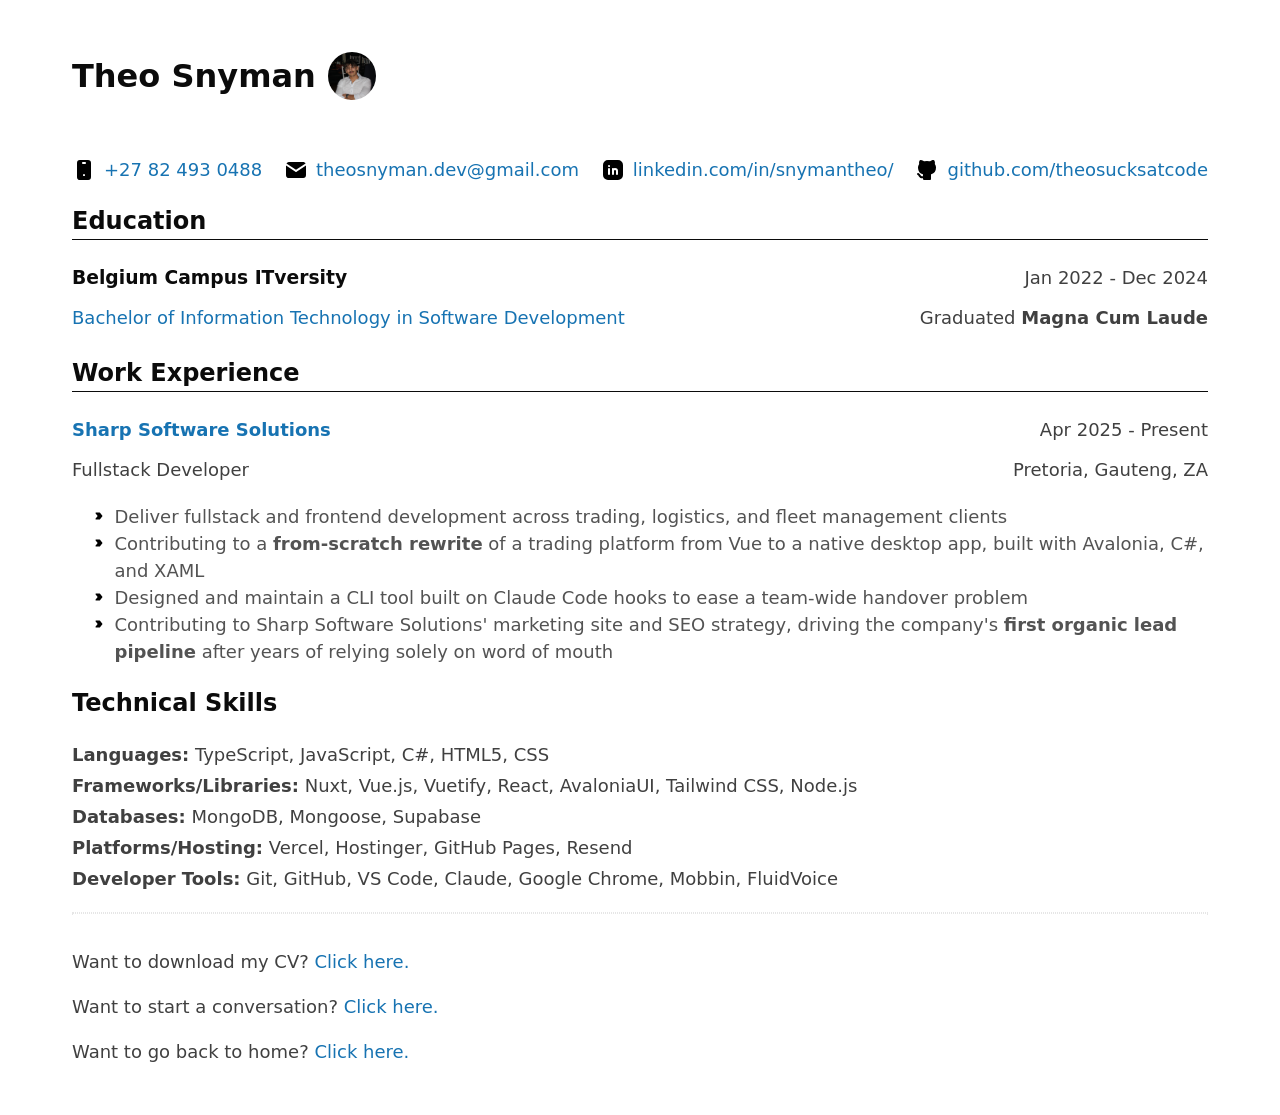
==== pages/cv.html @ 92e7cb6c "remove + update stale comments" ====
<!doctype html>
<html lang="en">
  <head>
    <meta charset="UTF-8" />
    <meta name="viewport" content="width=device-width, initial-scale=1.0" />
    <link rel="stylesheet" href="../assets/css/styles.css" />
    <link rel="icon" href="../assets/images/favicons/favicon.ico" sizes="any" />
    <link
      rel="apple-touch-icon"
      href="../assets/images/favicons/apple-touch-icon.png"
    />
    <!-- primary meta tags -->
    <title>Theo Snyman's CV</title>
    <meta name="title" content="Theo Snyman's CV" />
    <meta
      name="description"
      content="Theo Snyman is a fullstack developer based in Pretoria, South Africa. View his full CV, work experience, and technical skills."
    />
    <!-- og / facebook -->
    <meta property="og:type" content="website" />
    <meta
      property="og:url"
      content="https://theosucksatcode.co.za/pages/cv.html"
    />
    <meta property="og:title" content="Theo Snyman's CV" />
    <meta
      property="og:description"
      content="Theo Snyman is a fullstack developer based in Pretoria, South Africa. View his full CV, work experience, and technical skills."
    />
    <meta property="og:image" content="../assets/images/og/og-cv.png" />
    <!-- x (twitter) -->
    <meta property="twitter:card" content="summary_large_image" />
    <meta
      property="twitter:url"
      content="https://theosucksatcode.co.za/pages/cv.html"
    />
    <meta property="twitter:title" content="Theo Snyman's CV" />
    <meta
      property="twitter:description"
      content="Theo Snyman is a fullstack developer based in Pretoria, South Africa. View his full CV, work experience, and technical skills."
    />
    <meta property="twitter:image" content="../assets/images/og/og-cv.png" />
  </head>
  <body>
    <div class="page page-xw">
      <header>
        <h1 class="title">Theo Snyman</h1>
        <img
          src="../assets/images/theo-snyman.jpeg"
          alt="Theo Snyman's profile picture"
          class="portrait"
        />
      </header>

      <main>
        <div class="links-container">
          <div class="cv-link">
            <img src="../assets/images/icons/device-mobile.svg" alt="" />
            <a href="tel:+27824930488">+27 82 493 0488</a>
          </div>
          <div class="cv-link">
            <img src="../assets/images/icons/mail.svg" alt="" />
            <a href="mailto:theosnyman.dev@gmail.com"
              >theosnyman.dev@gmail.com</a
            >
          </div>
          <div class="cv-link">
            <img src="../assets/images/icons/brand-linkedin.svg" alt="" />
            <a href="https://www.linkedin.com/in/snymantheo/" target="_blank"
              >linkedin.com/in/snymantheo/</a
            >
          </div>
          <div class="cv-link">
            <img src="../assets/images/icons/brand-github.svg" alt="" />
            <a href="https://github.com/theosucksatcode" target="_blank"
              >github.com/theosucksatcode</a
            >
          </div>
        </div>

        <section>
          <h2 class="cv-section-title">Education</h2>
          <div>
            <div class="cv-entry-header-top">
              <h3 class="cv-entry-value">Belgium Campus ITversity</h3>
              <p class="cv-entry-value">Jan 2022 - Dec 2024</p>
            </div>
            <div class="cv-entry-header-bot">
              <a
                href="https://www.belgiumcampus.ac.za/bachelor-of-information-technology/"
                target="_blank"
                class="cv-entry-value"
              >
                Bachelor of Information Technology in Software Development
              </a>
              <p class="cv-entry-value">
                Graduated <strong>Magna Cum Laude</strong>
              </p>
            </div>
          </div>
        </section>

        <section>
          <h2 class="cv-section-title">Work Experience</h2>
          <div>
            <div class="cv-entry-header-top">
              <h3 class="cv-entry-value">
                <a href="https://sharpsoftwaresolutions.net/" target="_blank"
                  >Sharp Software Solutions</a
                >
              </h3>
              <p class="cv-entry-value">Apr 2025 - Present</p>
            </div>
            <div class="cv-entry-header-bot">
              <p class="cv-entry-value">Fullstack Developer</p>
              <p class="cv-entry-value">Pretoria, Gauteng, ZA</p>
            </div>

            <ul>
              <li>
                Deliver fullstack and frontend development across trading,
                logistics, and fleet management clients
              </li>
              <li>
                Contributing to a <strong>from-scratch rewrite</strong> of a
                trading platform from Vue to a native desktop app, built with
                Avalonia, C#, and XAML
              </li>
              <li>
                Designed and maintain a CLI tool built on Claude Code hooks to
                ease a team-wide handover problem
              </li>
              <li>
                Contributing to Sharp Software Solutions' marketing site and SEO
                strategy, driving the company's
                <strong>first organic lead pipeline</strong>
                after years of relying solely on word of mouth
              </li>
            </ul>
          </div>
        </section>

        <section>
          <h2>Technical Skills</h2>
          <p class="cv-entry-value">
            <b>Languages:</b> TypeScript, JavaScript, C#, HTML5, CSS
          </p>
          <p class="cv-entry-value">
            <b>Frameworks/Libraries:</b> Nuxt, Vue.js, Vuetify, React,
            AvaloniaUI, Tailwind CSS, Node.js
          </p>
          <p class="cv-entry-value">
            <b>Databases:</b> MongoDB, Mongoose, Supabase
          </p>
          <p class="cv-entry-value">
            <b>Platforms/Hosting:</b> Vercel, Hostinger, GitHub Pages, Resend
          </p>
          <p class="cv-entry-value">
            <b>Developer Tools:</b> Git, GitHub, VS Code, Claude, Google Chrome,
            Mobbin, FluidVoice
          </p>
        </section>
      </main>

      <div class="hr"></div>

      <footer>
        <p>
          Want to download my CV?
          <a
            href="../assets/documents/theo-snyman-fullstack-developer-cv.pdf"
            download="theo-snyman-fullstack-developer-cv"
            >Click here.</a
          >
        </p>
        <p>
          Want to start a conversation?
          <a href="mailto:theosnyman.dev@gmail.com">Click here.</a>
        </p>
        <p>
          Want to go back to home?
          <a href="../index.html">Click here.</a>
        </p>
      </footer>
    </div>
  </body>
</html>
---- assets/css/styles.css ----
/*
  Josh's Custom CSS Reset
  https://www.joshwcomeau.com/css/custom-css-reset/
*/

*,
*::before,
*::after {
  box-sizing: border-box;
}

/* not needed 

*:not(dialog) {
  margin: 0;
} */

@media (prefers-reduced-motion: no-preference) {
  html {
    interpolate-size: allow-keywords;
  }
}

body {
  line-height: 1.5;
  -webkit-font-smoothing: antialiased;
}

img,
picture,
video,
canvas,
svg {
  display: block;
  max-width: 100%;
}

input,
button,
textarea,
select {
  font: inherit;
}

p,
h1,
h2,
h3,
h4,
h5,
h6 {
  overflow-wrap: break-word;
}

p {
  text-wrap: pretty;
}
h1,
h2,
h3,
h4,
h5,
h6 {
  text-wrap: balance;
}

/* 
  Custom
*/

:root {
  --text-heading: #0b0b0b;
  --text-body: #404040;
  --text-bullet: #535353;
  --divider: #e6e6e6;
  --link: #1773b2;
  --link-visited: #145c90;
  --link-hover: #2591d2;
  --link-active: #0f2a42;
  --accent: #2591d2;
}

body {
  font-family:
    system-ui,
    -apple-system,
    BlinkMacSystemFont,
    "Segoe UI",
    Roboto,
    Oxygen,
    Ubuntu,
    Cantarell,
    "Open Sans",
    "Helvetica Neue",
    sans-serif;
  color: var(--text-body);
  margin: 0;
}

h1,
h2,
h3,
h4,
h5,
h6 {
  color: var(--text-heading);
}

li,
p,
a {
  font-size: 1.125rem;
}

a {
  text-decoration: none;
  color: var(--link);
}
a:visited {
  color: var(--link-visited);
}
a:hover {
  color: var(--link-hover);
}
a:active {
  color: var(--link-active);
}
a:focus-visible {
  outline-color: var(--link);
}

.page {
  max-width: 37.5rem;
  display: flex;
  flex-direction: column;
  margin: 0 auto;
  gap: 1rem;
  padding: 2rem;
}
.page.page-xw {
  max-width: 75rem;
  margin: 0 auto;
}

header {
  display: flex;
  flex-direction: column;
  gap: 0.75rem;
}
header.no-flex {
  display: unset;
}

.title {
  margin: 0;
}

.portrait {
  max-width: 3rem;
  border-radius: 100%;
}

@media (min-width: 547px) {
  header {
    flex-direction: row;
    align-items: center;
  }

  .title {
    margin: 1.25rem 0 1.25rem;
  }
}

.hr {
  border: 1px dotted var(--divider);
}

.links-container {
  display: flex;
  align-items: center;
  justify-content: space-between;
  flex-wrap: wrap;
  gap: 1rem;
  margin-top: 1.25rem;
}

.cv-link {
  display: flex;
  gap: 0.5rem;
  align-items: center;
}

.cv-section-title {
  border-bottom: 1px solid var(--text-heading);
}

.cv-entry-header-top,
.cv-entry-header-bot {
  display: flex;
  align-items: center;
  justify-content: space-between;
  flex-wrap: wrap;
  gap: 0.25rem;
}
.cv-entry-header-top {
  margin-bottom: 0.25rem;
}
.cv-entry-value {
  margin: 0.25rem 0;
}

.header-desc {
  margin-bottom: 0;
  margin-top: 0.75rem;
}

.tech-item-header {
  display: flex;
  align-items: center;
  gap: 0.75rem;
}
.tech-item-logo {
  width: 2rem;
}

ul {
  padding-left: 1.25em;
}

li {
  list-style: none;
  padding-left: 1.25em;
  color: var(--text-bullet);
  background: url("../images/icons/arrow-badge-right.svg") no-repeat left
    0.35em / 0.75em;
}
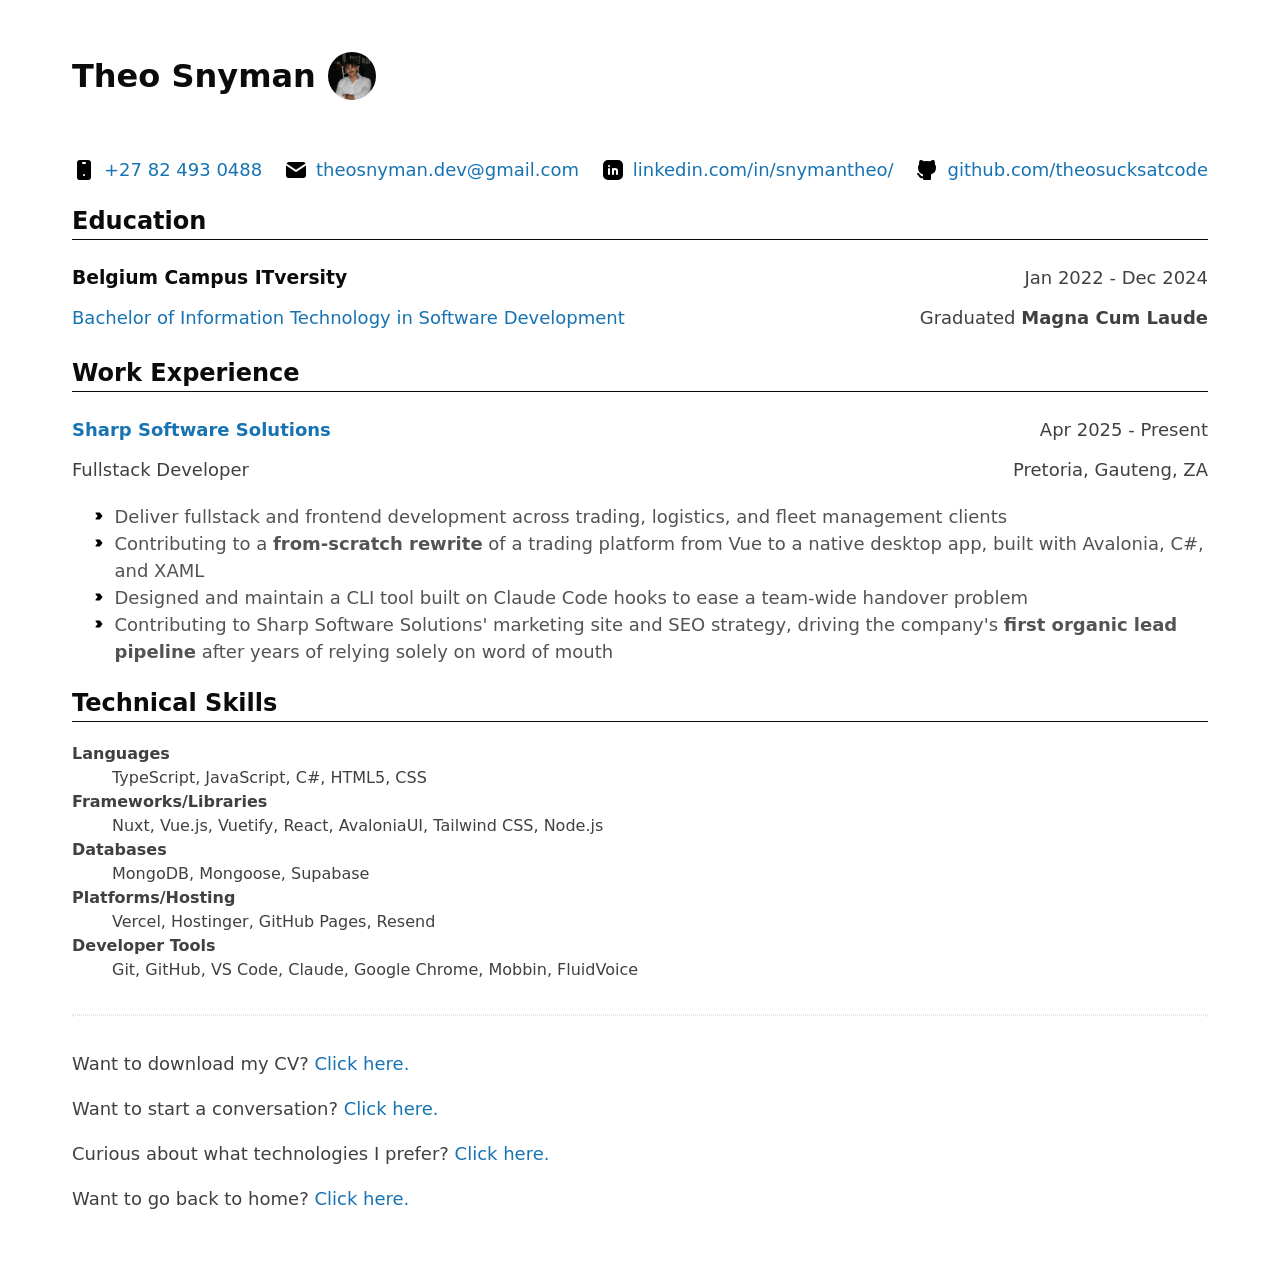
==== commit 69ccea5c: "harden security + accessibility + SEO" ====
--- a/pages/cv.html
+++ b/pages/cv.html
@@ -16,6 +16,7 @@
       name="description"
       content="Theo Snyman is a fullstack developer based in Pretoria, South Africa. View his full CV, work experience, and technical skills."
     />
+    <link rel="canonical" href="https://theosucksatcode.co.za/pages/cv.html" />
     <!-- og / facebook -->
     <meta property="og:type" content="website" />
     <meta
@@ -27,7 +28,10 @@
       property="og:description"
       content="Theo Snyman is a fullstack developer based in Pretoria, South Africa. View his full CV, work experience, and technical skills."
     />
-    <meta property="og:image" content="../assets/images/og/og-cv.png" />
+    <meta
+      property="og:image"
+      content="https://theosucksatcode.co.za/assets/images/og/og-cv.png"
+    />
     <!-- x (twitter) -->
     <meta property="twitter:card" content="summary_large_image" />
     <meta
@@ -39,7 +43,10 @@
       property="twitter:description"
       content="Theo Snyman is a fullstack developer based in Pretoria, South Africa. View his full CV, work experience, and technical skills."
     />
-    <meta property="twitter:image" content="../assets/images/og/og-cv.png" />
+    <meta
+      property="twitter:image"
+      content="https://theosucksatcode.co.za/assets/images/og/og-cv.png"
+    />
   </head>
   <body>
     <div class="page page-xw">
@@ -66,13 +73,19 @@
           </div>
           <div class="cv-link">
             <img src="../assets/images/icons/brand-linkedin.svg" alt="" />
-            <a href="https://www.linkedin.com/in/snymantheo/" target="_blank"
+            <a
+              href="https://www.linkedin.com/in/snymantheo/"
+              target="_blank"
+              rel="noopener noreferrer"
               >linkedin.com/in/snymantheo/</a
             >
           </div>
           <div class="cv-link">
             <img src="../assets/images/icons/brand-github.svg" alt="" />
-            <a href="https://github.com/theosucksatcode" target="_blank"
+            <a
+              href="https://github.com/theosucksatcode"
+              target="_blank"
+              rel="noopener noreferrer"
               >github.com/theosucksatcode</a
             >
           </div>
@@ -89,6 +102,7 @@
               <a
                 href="https://www.belgiumcampus.ac.za/bachelor-of-information-technology/"
                 target="_blank"
+                rel="noopener noreferrer"
                 class="cv-entry-value"
               >
                 Bachelor of Information Technology in Software Development
@@ -105,7 +119,10 @@
           <div>
             <div class="cv-entry-header-top">
               <h3 class="cv-entry-value">
-                <a href="https://sharpsoftwaresolutions.net/" target="_blank"
+                <a
+                  href="https://sharpsoftwaresolutions.net/"
+                  target="_blank"
+                  rel="noopener noreferrer"
                   >Sharp Software Solutions</a
                 >
               </h3>
@@ -141,24 +158,24 @@
         </section>
 
         <section>
-          <h2>Technical Skills</h2>
-          <p class="cv-entry-value">
-            <b>Languages:</b> TypeScript, JavaScript, C#, HTML5, CSS
-          </p>
-          <p class="cv-entry-value">
-            <b>Frameworks/Libraries:</b> Nuxt, Vue.js, Vuetify, React,
-            AvaloniaUI, Tailwind CSS, Node.js
-          </p>
-          <p class="cv-entry-value">
-            <b>Databases:</b> MongoDB, Mongoose, Supabase
-          </p>
-          <p class="cv-entry-value">
-            <b>Platforms/Hosting:</b> Vercel, Hostinger, GitHub Pages, Resend
-          </p>
-          <p class="cv-entry-value">
-            <b>Developer Tools:</b> Git, GitHub, VS Code, Claude, Google Chrome,
-            Mobbin, FluidVoice
-          </p>
+          <h2 class="cv-section-title">Technical Skills</h2>
+
+          <dl>
+            <dt>Languages</dt>
+            <dd>TypeScript, JavaScript, C#, HTML5, CSS</dd>
+            <dt>Frameworks/Libraries</dt>
+            <dd>
+              Nuxt, Vue.js, Vuetify, React, AvaloniaUI, Tailwind CSS, Node.js
+            </dd>
+            <dt>Databases</dt>
+            <dd>MongoDB, Mongoose, Supabase</dd>
+            <dt>Platforms/Hosting</dt>
+            <dd>Vercel, Hostinger, GitHub Pages, Resend</dd>
+            <dt>Developer Tools</dt>
+            <dd>
+              Git, GitHub, VS Code, Claude, Google Chrome, Mobbin, FluidVoice
+            </dd>
+          </dl>
         </section>
       </main>
 
@@ -169,17 +186,32 @@
           Want to download my CV?
           <a
             href="../assets/documents/theo-snyman-fullstack-developer-cv.pdf"
-            download="theo-snyman-fullstack-developer-cv"
+            download="theo-snyman-fullstack-developer-cv.pdf"
+            aria-label="Click here to download my CV"
             >Click here.</a
           >
         </p>
         <p>
           Want to start a conversation?
-          <a href="mailto:theosnyman.dev@gmail.com">Click here.</a>
+          <a
+            href="mailto:theosnyman.dev@gmail.com"
+            aria-label="Click here to start a conversation with me"
+            >Click here.</a
+          >
+        </p>
+        <p>
+          Curious about what technologies I prefer?
+          <a
+            href="./technologies.html"
+            aria-label="Click here to view my preferred tech stack"
+            >Click here.</a
+          >
         </p>
         <p>
           Want to go back to home?
-          <a href="../index.html">Click here.</a>
+          <a href="../index.html" aria-label="Click here to go back home"
+            >Click here.</a
+          >
         </p>
       </footer>
     </div>
--- a/assets/css/styles.css
+++ b/assets/css/styles.css
@@ -1,19 +1,10 @@
-/*
-  Josh's Custom CSS Reset
-  https://www.joshwcomeau.com/css/custom-css-reset/
-*/
+/* reset rules */
 
 *,
 *::before,
 *::after {
   box-sizing: border-box;
 }
-
-/* not needed 
-
-*:not(dialog) {
-  margin: 0;
-} */
 
 @media (prefers-reduced-motion: no-preference) {
   html {
@@ -64,9 +55,7 @@
   text-wrap: balance;
 }
 
-/* 
-  Custom
-*/
+/* custom rules */
 
 :root {
   --text-heading: #0b0b0b;
@@ -129,19 +118,6 @@
   outline-color: var(--link);
 }
 
-.page {
-  max-width: 37.5rem;
-  display: flex;
-  flex-direction: column;
-  margin: 0 auto;
-  gap: 1rem;
-  padding: 2rem;
-}
-.page.page-xw {
-  max-width: 75rem;
-  margin: 0 auto;
-}
-
 header {
   display: flex;
   flex-direction: column;
@@ -151,82 +127,9 @@
   display: unset;
 }
 
-.title {
-  margin: 0;
-}
-
-.portrait {
-  max-width: 3rem;
-  border-radius: 100%;
-}
-
-@media (min-width: 547px) {
-  header {
-    flex-direction: row;
-    align-items: center;
-  }
-
-  .title {
-    margin: 1.25rem 0 1.25rem;
-  }
-}
-
-.hr {
-  border: 1px dotted var(--divider);
-}
-
-.links-container {
-  display: flex;
-  align-items: center;
-  justify-content: space-between;
-  flex-wrap: wrap;
-  gap: 1rem;
-  margin-top: 1.25rem;
-}
-
-.cv-link {
-  display: flex;
-  gap: 0.5rem;
-  align-items: center;
-}
-
-.cv-section-title {
-  border-bottom: 1px solid var(--text-heading);
-}
-
-.cv-entry-header-top,
-.cv-entry-header-bot {
-  display: flex;
-  align-items: center;
-  justify-content: space-between;
-  flex-wrap: wrap;
-  gap: 0.25rem;
-}
-.cv-entry-header-top {
-  margin-bottom: 0.25rem;
-}
-.cv-entry-value {
-  margin: 0.25rem 0;
-}
-
-.header-desc {
-  margin-bottom: 0;
-  margin-top: 0.75rem;
-}
-
-.tech-item-header {
-  display: flex;
-  align-items: center;
-  gap: 0.75rem;
-}
-.tech-item-logo {
-  width: 2rem;
-}
-
 ul {
   padding-left: 1.25em;
 }
-
 li {
   list-style: none;
   padding-left: 1.25em;
@@ -234,3 +137,92 @@
   background: url("../images/icons/arrow-badge-right.svg") no-repeat left
     0.35em / 0.75em;
 }
+
+dt {
+  font-weight: 700;
+}
+
+.page {
+  max-width: 37.5rem;
+  display: flex;
+  flex-direction: column;
+  margin: 0 auto;
+  gap: 1rem;
+  padding: 2rem;
+}
+.page.page-xw {
+  max-width: 75rem;
+  margin: 0 auto;
+}
+
+.title {
+  margin: 0;
+}
+
+.portrait {
+  max-width: 3rem;
+  border-radius: 100%;
+}
+
+@media (min-width: 547px) {
+  header {
+    flex-direction: row;
+    align-items: center;
+  }
+
+  .title {
+    margin: 1.25rem 0 1.25rem;
+  }
+}
+
+.hr {
+  border: 1px dotted var(--divider);
+}
+
+.links-container {
+  display: flex;
+  align-items: center;
+  justify-content: space-between;
+  flex-wrap: wrap;
+  gap: 1rem;
+  margin-top: 1.25rem;
+}
+
+.cv-link {
+  display: flex;
+  gap: 0.5rem;
+  align-items: center;
+}
+
+.cv-section-title {
+  border-bottom: 1px solid var(--text-heading);
+}
+
+.cv-entry-header-top,
+.cv-entry-header-bot {
+  display: flex;
+  align-items: center;
+  justify-content: space-between;
+  flex-wrap: wrap;
+  gap: 0.25rem;
+}
+.cv-entry-header-top {
+  margin-bottom: 0.25rem;
+}
+.cv-entry-value {
+  margin: 0.25rem 0;
+}
+
+.header-desc {
+  margin-bottom: 0;
+  margin-top: 0.75rem;
+}
+
+.tech-item-header {
+  display: flex;
+  align-items: center;
+  gap: 0.75rem;
+}
+.tech-item-logo {
+  width: 2rem;
+}
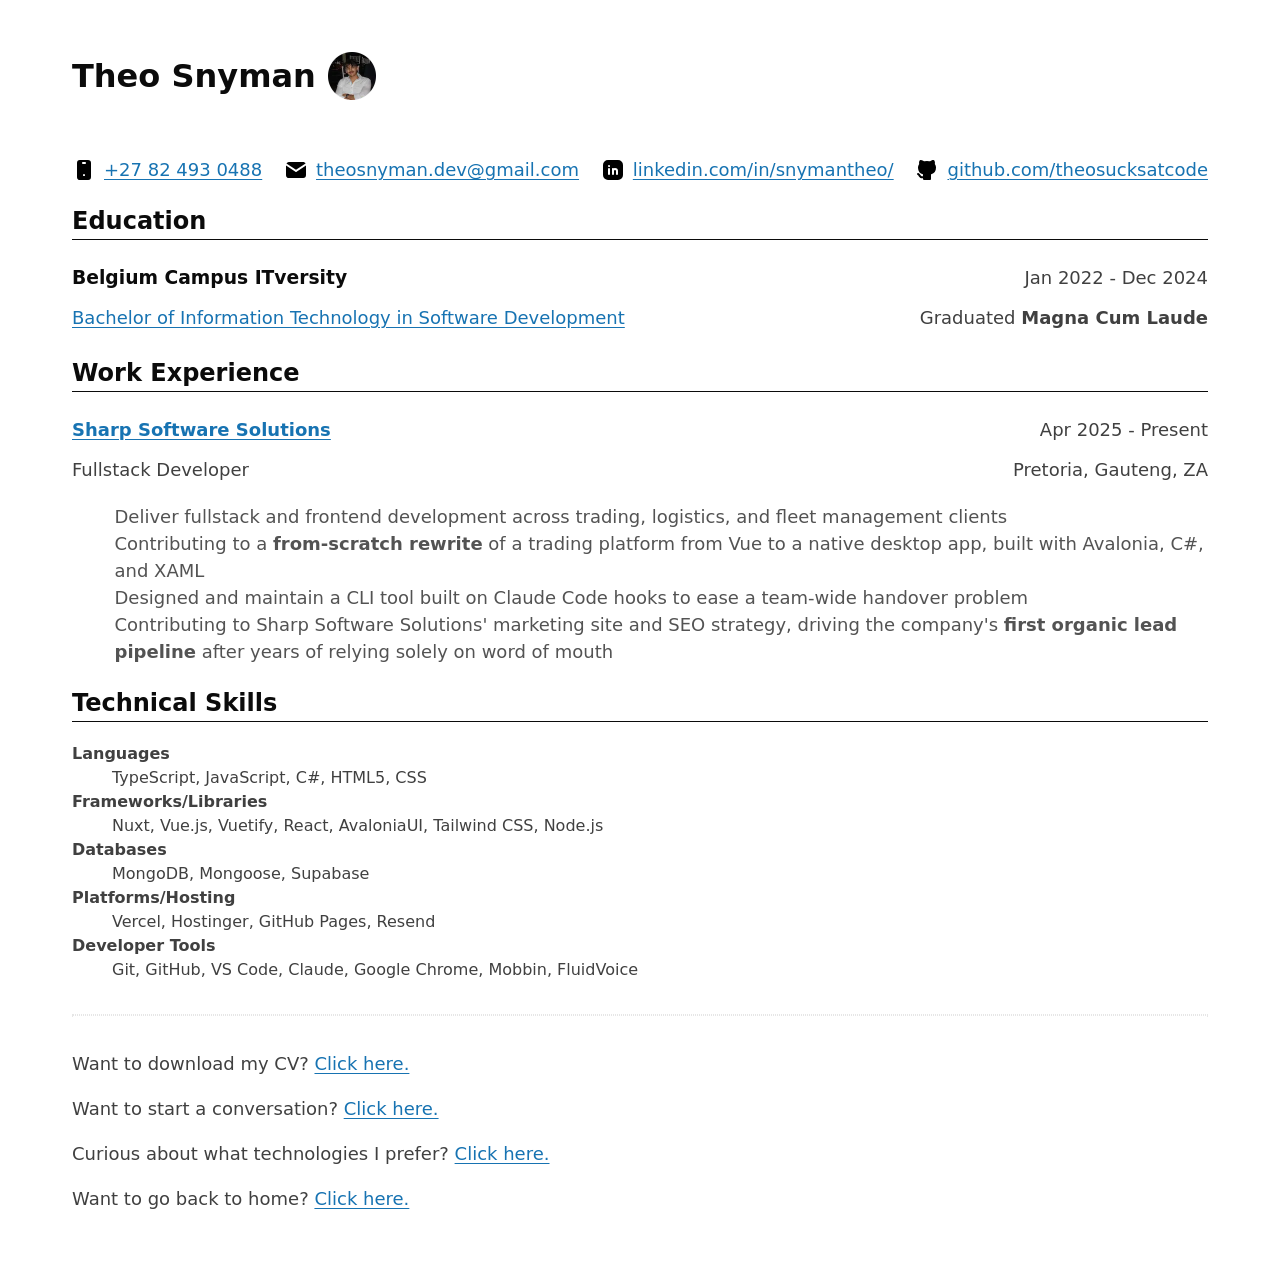
==== commit 03ba2510: "optimise asset delivery and social meta tags" ====
--- a/pages/cv.html
+++ b/pages/cv.html
@@ -3,7 +3,6 @@
   <head>
     <meta charset="UTF-8" />
     <meta name="viewport" content="width=device-width, initial-scale=1.0" />
-    <link rel="stylesheet" href="../assets/css/styles.css" />
     <link rel="icon" href="../assets/images/favicons/favicon.ico" sizes="any" />
     <link
       rel="apple-touch-icon"
@@ -12,11 +11,13 @@
     <!-- primary meta tags -->
     <title>Theo Snyman's CV</title>
     <meta name="title" content="Theo Snyman's CV" />
+    <meta property="og:site_name" content="Theo Snyman's CV" />
     <meta
       name="description"
       content="Theo Snyman is a fullstack developer based in Pretoria, South Africa. View his full CV, work experience, and technical skills."
     />
     <link rel="canonical" href="https://theosucksatcode.co.za/pages/cv.html" />
+    <meta property="og:locale" content="en_ZA" />
     <!-- og / facebook -->
     <meta property="og:type" content="website" />
     <meta
@@ -32,6 +33,9 @@
       property="og:image"
       content="https://theosucksatcode.co.za/assets/images/og/og-cv.png"
     />
+    <meta property="og:image:alt" content="Theo Snyman's CV preview" />
+    <meta property="og:image:width" content="1200" />
+    <meta property="og:image:height" content="630" />
     <!-- x (twitter) -->
     <meta property="twitter:card" content="summary_large_image" />
     <meta
@@ -47,29 +51,277 @@
       property="twitter:image"
       content="https://theosucksatcode.co.za/assets/images/og/og-cv.png"
     />
+    <!-- goatcounter -->
+    <script
+      data-goatcounter="https://theosucksatcode.goatcounter.com/count"
+      async
+      src="//gc.zgo.at/count.js"
+    ></script>
+    <!-- this is duplicated across all pages but its so small it doesnt matter just always make sure all the pages have the latest version if one template updates styling -->
+    <style>
+      /* reset rules */
+
+      *,
+      *::before,
+      *::after {
+        box-sizing: border-box;
+      }
+
+      @media (prefers-reduced-motion: no-preference) {
+        html {
+          interpolate-size: allow-keywords;
+        }
+      }
+
+      body {
+        line-height: 1.5;
+        -webkit-font-smoothing: antialiased;
+      }
+
+      img,
+      picture,
+      video,
+      canvas,
+      svg {
+        display: block;
+        max-width: 100%;
+      }
+
+      input,
+      button,
+      textarea,
+      select {
+        font: inherit;
+      }
+
+      p,
+      h1,
+      h2,
+      h3,
+      h4,
+      h5,
+      h6 {
+        overflow-wrap: break-word;
+      }
+
+      p {
+        text-wrap: pretty;
+      }
+      h1,
+      h2,
+      h3,
+      h4,
+      h5,
+      h6 {
+        text-wrap: balance;
+      }
+
+      /* custom rules */
+
+      :root {
+        --text-heading: #0b0b0b;
+        --text-body: #404040;
+        --text-bullet: #535353;
+        --divider: #e6e6e6;
+        --link: #1773b2;
+        --link-visited: #145c90;
+        --link-hover: #2591d2;
+        --link-active: #0f2a42;
+        --accent: #2591d2;
+      }
+
+      html,
+      body,
+      a {
+        cursor:
+          url("../images/cursor.svg") 11 8,
+          auto;
+      }
+
+      body {
+        font-family:
+          system-ui,
+          -apple-system,
+          BlinkMacSystemFont,
+          "Segoe UI",
+          Roboto,
+          Oxygen,
+          Ubuntu,
+          Cantarell,
+          "Open Sans",
+          "Helvetica Neue",
+          sans-serif;
+        color: var(--text-body);
+        margin: 0;
+      }
+
+      h1,
+      h2,
+      h3,
+      h4,
+      h5,
+      h6 {
+        color: var(--text-heading);
+      }
+
+      li,
+      p,
+      a {
+        font-size: 1.125rem;
+      }
+
+      a {
+        color: var(--link);
+        text-underline-offset: 3px;
+      }
+      a:visited {
+        color: var(--link-visited);
+      }
+      a:hover {
+        color: var(--link-hover);
+        text-decoration-color: var(--link-hover);
+      }
+      a:active {
+        color: var(--link-active);
+        text-decoration-color: var(--link-active);
+      }
+      a:focus-visible {
+        outline-color: var(--link);
+        text-decoration: none;
+      }
+
+      header {
+        display: flex;
+        flex-direction: column;
+        gap: 0.75rem;
+      }
+      header.no-flex {
+        display: unset;
+      }
+
+      ul {
+        padding-left: 1.25em;
+      }
+      li {
+        list-style: none;
+        padding-left: 1.25em;
+        color: var(--text-bullet);
+        background: url("../images/icons/arrow-badge-right.svg") no-repeat left
+          0.35em / 0.75em;
+      }
+
+      dt {
+        font-weight: 700;
+      }
+
+      .page {
+        max-width: 37.5rem;
+        display: flex;
+        flex-direction: column;
+        margin: 0 auto;
+        gap: 1rem;
+        padding: 2rem;
+      }
+      .page.page-xw {
+        max-width: 75rem;
+        margin: 0 auto;
+      }
+
+      .title {
+        margin: 0;
+      }
+
+      @media (min-width: 547px) {
+        header {
+          flex-direction: row;
+          align-items: center;
+        }
+
+        .title {
+          margin: 1.25rem 0 1.25rem;
+        }
+      }
+
+      .hr {
+        border: 1px dotted var(--divider);
+      }
+
+      .links-container {
+        display: flex;
+        align-items: center;
+        justify-content: space-between;
+        flex-wrap: wrap;
+        gap: 1rem;
+        margin-top: 1.25rem;
+      }
+
+      .cv-link {
+        display: flex;
+        gap: 0.5rem;
+        align-items: center;
+      }
+
+      .cv-section-title {
+        border-bottom: 1px solid var(--text-heading);
+      }
+
+      .cv-entry-header-top,
+      .cv-entry-header-bot {
+        display: flex;
+        align-items: center;
+        justify-content: space-between;
+        flex-wrap: wrap;
+        gap: 0.25rem;
+      }
+      .cv-entry-header-top {
+        margin-bottom: 0.25rem;
+      }
+      .cv-entry-value {
+        margin: 0.25rem 0;
+      }
+
+      .header-desc {
+        margin-bottom: 0;
+        margin-top: 0.75rem;
+      }
+
+      .tech-item-header {
+        display: flex;
+        align-items: center;
+        gap: 0.75rem;
+      }
+    </style>
   </head>
   <body>
     <div class="page page-xw">
       <header>
         <h1 class="title">Theo Snyman</h1>
-        <img
-          src="../assets/images/theo-snyman.jpeg"
-          alt="Theo Snyman's profile picture"
-          class="portrait"
-        />
+        <picture>
+          <source
+            srcset="
+              ../assets/images/theo-snyman@3x.webp 3x,
+              ../assets/images/theo-snyman@2x.webp 2x
+            "
+            type="image/webp"
+          />
+          <img
+            src="../assets/images/theo-snyman.webp"
+            alt="Theo Snyman's profile picture"
+            width="48"
+            height="48"
+          />
+        </picture>
       </header>
 
       <main>
         <div class="links-container">
           <div class="cv-link">
             <img src="../assets/images/icons/device-mobile.svg" alt="" />
-            <a href="tel:+27824930488">+27 82 493 0488</a>
+            <a data-link-phone>+27 82 493 0488</a>
           </div>
           <div class="cv-link">
             <img src="../assets/images/icons/mail.svg" alt="" />
-            <a href="mailto:theosnyman.dev@gmail.com"
-              >theosnyman.dev@gmail.com</a
-            >
+            <a data-link-email>theosnyman.dev@gmail.com</a>
           </div>
           <div class="cv-link">
             <img src="../assets/images/icons/brand-linkedin.svg" alt="" />
@@ -194,7 +446,7 @@
         <p>
           Want to start a conversation?
           <a
-            href="mailto:theosnyman.dev@gmail.com"
+            data-link-email
             aria-label="Click here to start a conversation with me"
             >Click here.</a
           >
@@ -215,5 +467,7 @@
         </p>
       </footer>
     </div>
+
+    <script src="../assets/js/script.js"></script>
   </body>
 </html>
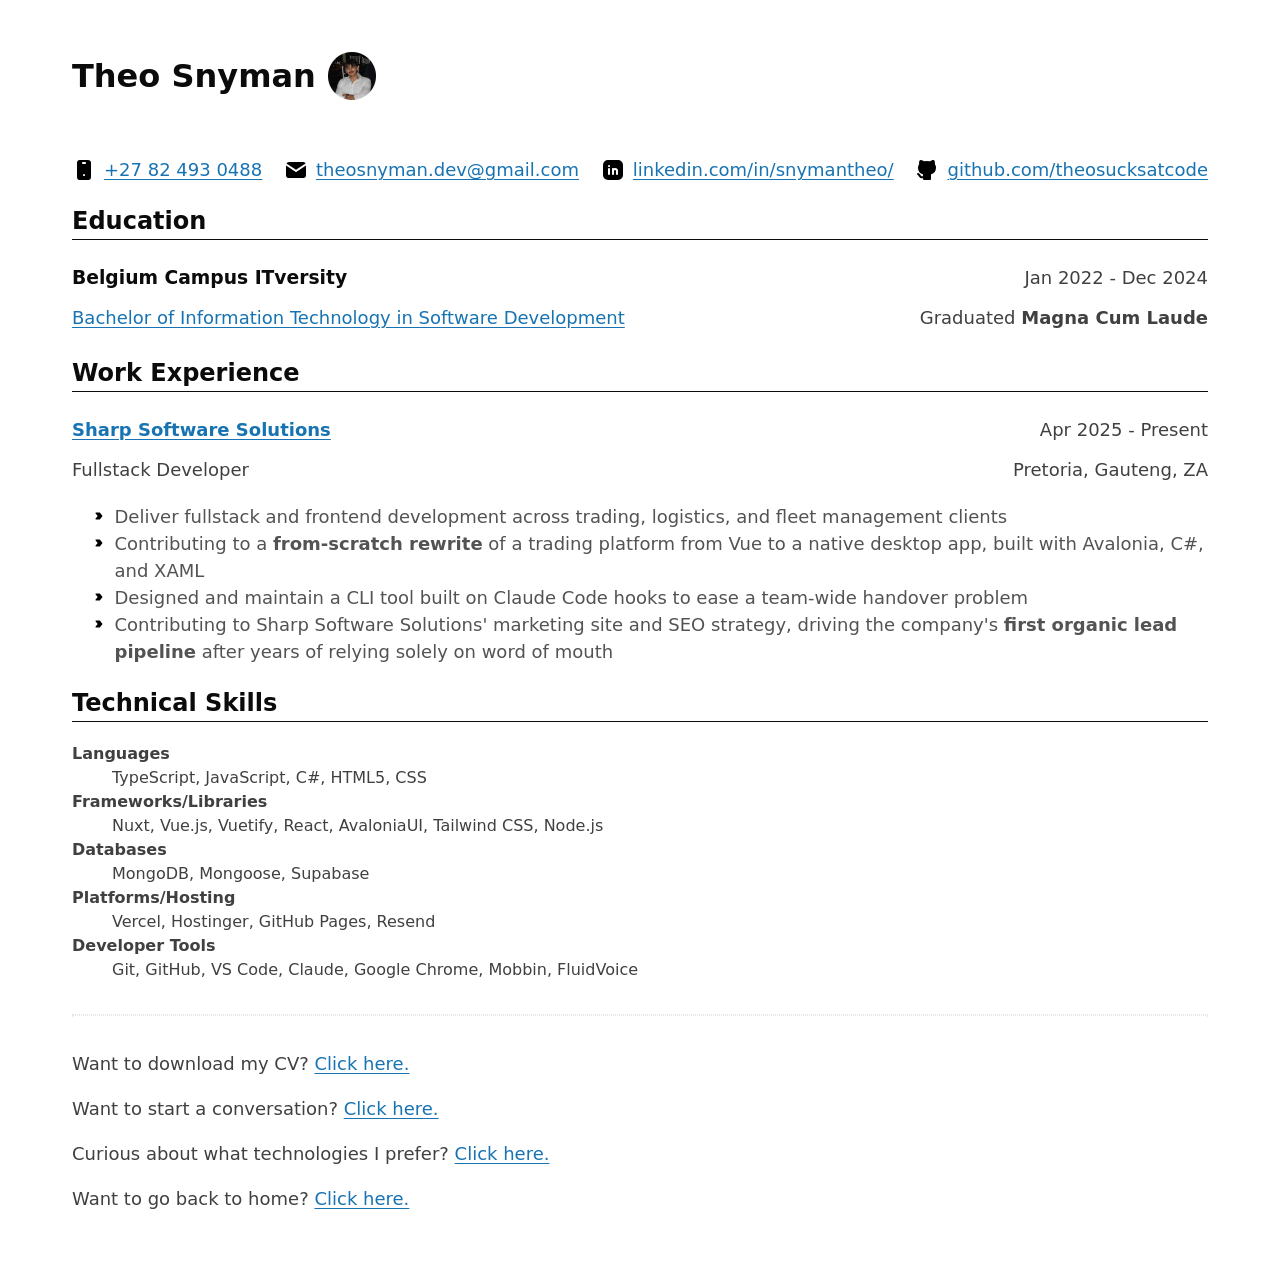
==== commit 95304c5b: "hot fix incorrect file locations" ====
--- a/pages/cv.html
+++ b/pages/cv.html
@@ -134,7 +134,7 @@
       body,
       a {
         cursor:
-          url("../images/cursor.svg") 11 8,
+          url("../assets/images/cursor.svg") 11 8,
           auto;
       }
 
@@ -206,8 +206,8 @@
         list-style: none;
         padding-left: 1.25em;
         color: var(--text-bullet);
-        background: url("../images/icons/arrow-badge-right.svg") no-repeat left
-          0.35em / 0.75em;
+        background: url("../assets/images/icons/arrow-badge-right.svg")
+          no-repeat left 0.35em / 0.75em;
       }
 
       dt {
